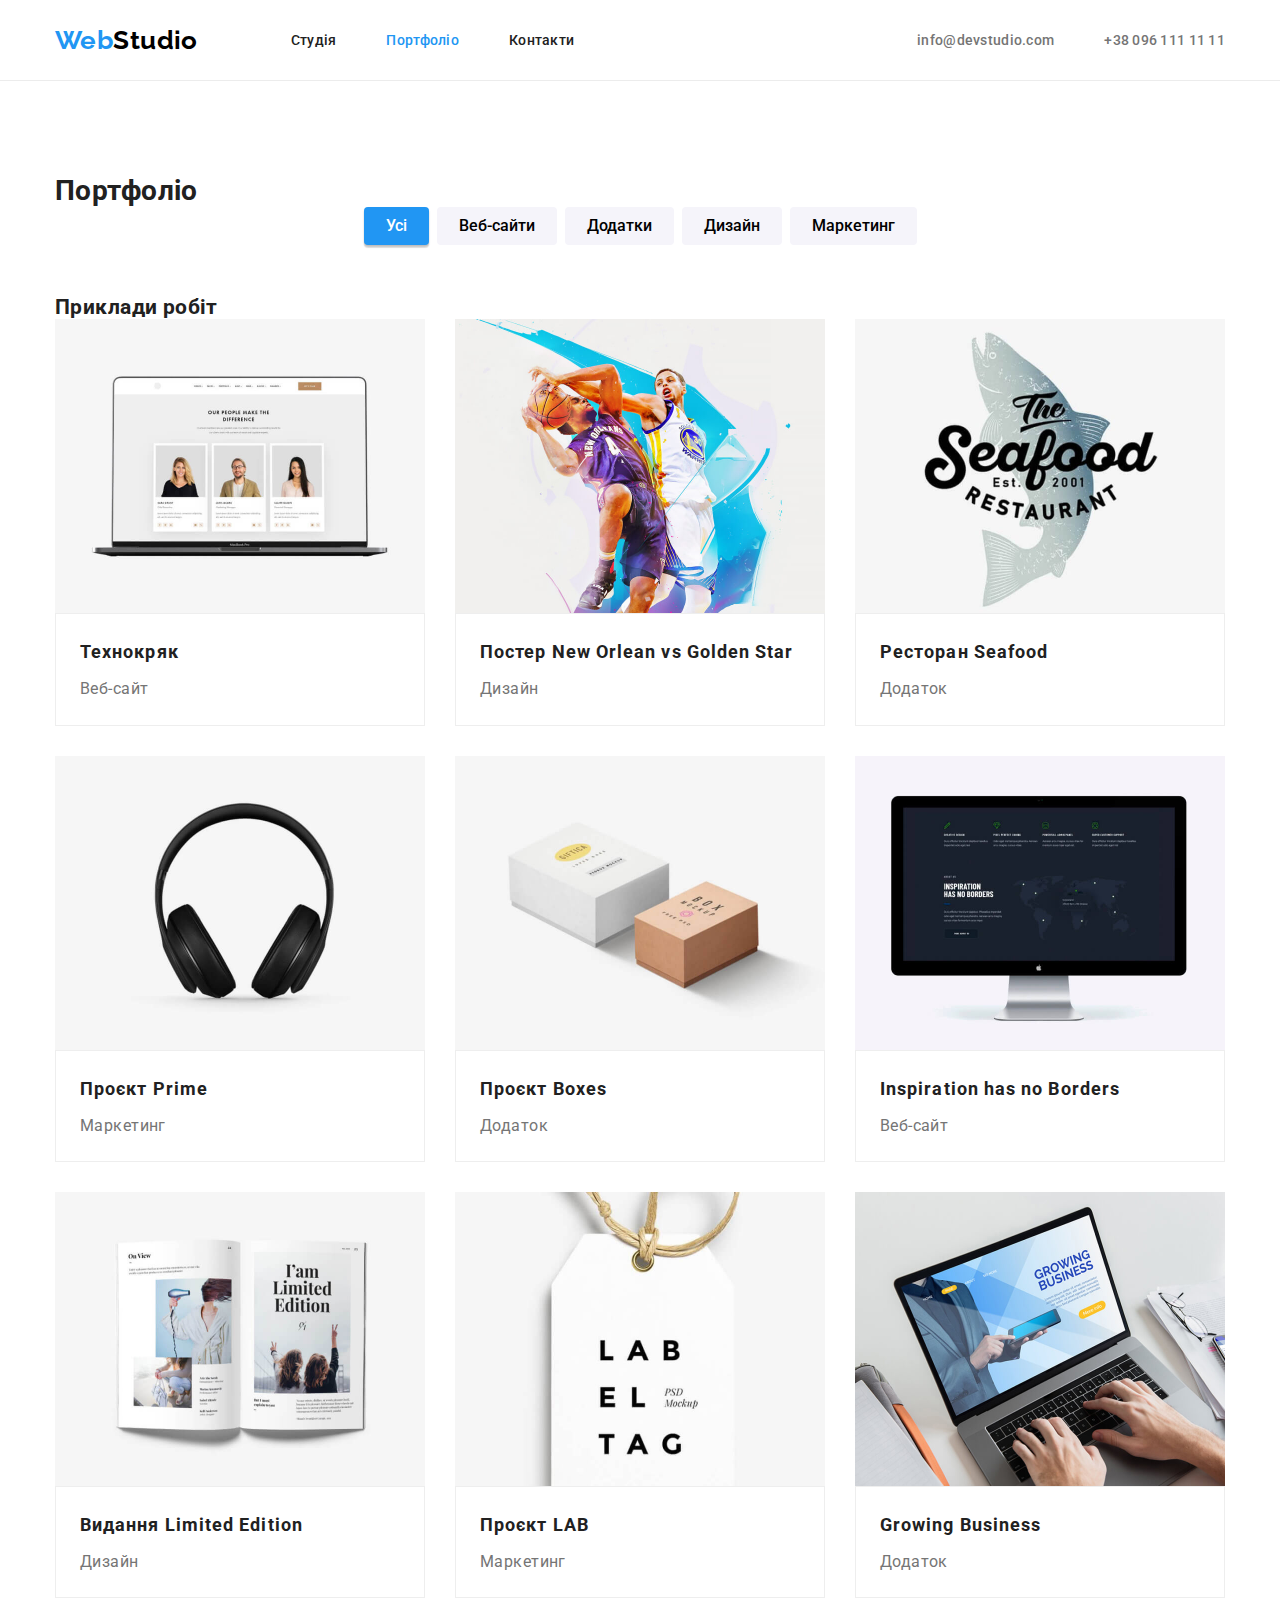
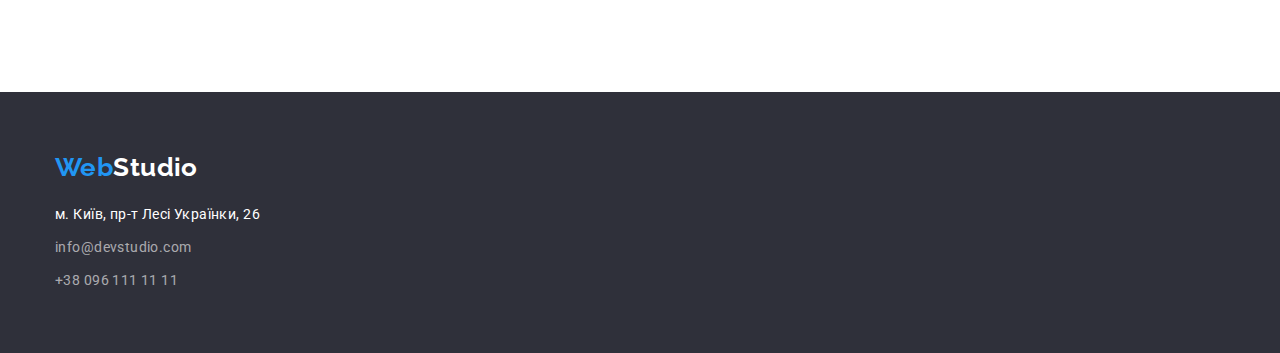
==== portfolio.html @ 799aaf5b "Додає стилі для геометрії" ====
<!doctype html>
<html lang="en">
  <head>
    <meta charset="UTF-8">
    <meta name="viewport" content="width=device-width, initial-scale=1.0">
    <link rel="preconnect" href="https://fonts.googleapis.com">
    <link rel="preconnect" href="https://fonts.gstatic.com" crossorigin>
    <title>WebStudio</title>
    <link href="https://fonts.googleapis.com/css2?family=Raleway:wght@700&family=Roboto:wght@400;500;700;900&display=swap"
      rel="stylesheet">
    <link rel="stylesheet" href="https://cdnjs.cloudflare.com/ajax/libs/modern-normalize/1.1.0/modern-normalize.min.css">
    <link rel="stylesheet" href="./css/styles.css">
  </head>
  <body>
    <header class="header">
      <div class="header__body container">
        <nav class="header__menu menu">
          <a class="header__logo logo" href="./index.html" lang="en"><span>Web</span>Studio</a>
          <ul class="menu__list">
            <li class="menu__item">
              <a class="menu__link" href="./index.html">Студія</a>
            </li>
            <li class="menu__item">
              <a class="menu__link active" href="./portfolio.html">Портфоліо</a>
            </li>
            <li class="menu__item">
              <a class="menu__link" href="">Контакти</a>
            </li>
          </ul>
        </nav>
        <ul class="header__contacts">
          <li>
            <a href="mailto:info@devstudio.com">info@devstudio.com</a>
          </li>
          <li>
            <a href="tel:+380961111111">+38 096 111 11 11</a>
          </li>
        </ul>
      </div>
    </header>

    <main class="main">
      <section class="portfolio section">
        <div class="container">
          <h1 class="title-hidden">Портфоліо</h1>
          <ul class="portfolio__filter-list">
            <li class="portfolio__filter-item">
              <button class="portfolio__filter-btn active" type="button">Усі</button>
            </li>
            <li class="portfolio__filter-item">
              <button class="portfolio__filter-btn" type="button">Веб-сайти</button>
            </li>
            <li class="portfolio__filter-item">
              <button class="portfolio__filter-btn" type="button">Додатки</button>
            </li>
            <li class="portfolio__filter-item">
              <button class="portfolio__filter-btn" type="button">Дизайн</button>
            </li>
            <li class="portfolio__filter-item">
              <button class="portfolio__filter-btn" type="button">Маркетинг</button>
            </li>
          </ul>
          <h2 class="title-hidden">Приклади робіт</h2>
          <ul class="portfolio__list">
            <li class="portfolio__item">
              <a class="portfolio__link" href="">
                <img src="./images/work1.jpg" alt="приклад з портфоліо" width="370">
                <div class="portfolio__description-box">
                  <h3>Технокряк</h3>
                  <p>Веб-сайт</p>
                </div>
              </a>
            </li>
            <li class="portfolio__item">
              <a class="portfolio__link" href="">
                <img src="./images/work2.jpg" alt="приклад з портфоліо" width="370">
                <div class="portfolio__description-box">
                  <h3>Постер New Orlean vs Golden Star</h3>
                  <p>Дизайн</p>
                </div>
              </a>
            </li>
            <li class="portfolio__item">
              <a class="portfolio__link" href="">
                <img src="./images/work3.jpg" alt="приклад з портфоліо" width="370">
                <div class="portfolio__description-box">
                  <h3>Ресторан Seafood</h3>
                  <p>Додаток</p>
                </div>
              </a>
            </li>
            <li class="portfolio__item">
              <a class="portfolio__link" href="">
                <img src="./images/work4.jpg" alt="приклад з портфоліо" width="370">
                <div class="portfolio__description-box">
                  <h3>Проєкт Prime</h3>
                  <p>Маркетинг</p>
                </div>
              </a>
            </li>
            <li class="portfolio__item">
              <a class="portfolio__link" href="">
                <img src="./images/work5.jpg" alt="приклад з портфоліо" width="370">
                <div class="portfolio__description-box">
                  <h3>Проєкт Boxes</h3>
                  <p>Додаток</p>
                </div>
              </a>
            </li>
            <li class="portfolio__item">
              <a class="portfolio__link" href="">
                <img src="./images/work6.jpg" alt="приклад з портфоліо" width="370">
                <div class="portfolio__description-box">
                  <h3>Inspiration has no Borders</h3>
                  <p>Веб-сайт</p>
                </div>
              </a>
            </li>
            <li class="portfolio__item">
              <a class="portfolio__link" href="">
                <img src="./images/work7.jpg" alt="приклад з портфоліо" width="370">
                <div class="portfolio__description-box">
                  <h3>Видання Limited Edition</h3>
                  <p>Дизайн</p>
                </div>
              </a>
            </li>
            <li class="portfolio__item">
              <a class="portfolio__link" href="">
                <img src="./images/work8.jpg" alt="приклад з портфоліо" width="370">
                <div class="portfolio__description-box">
                  <h3>Проєкт LAB</h3>
                  <p>Маркетинг</p>
                </div>
              </a>
            </li>
            <li class="portfolio__item">
              <a class="portfolio__link" href="">
                <img src="./images/work9.jpg" alt="приклад з портфоліо" width="370">
                <div class="portfolio__description-box">
                  <h3>Growing Business</h3>
                  <p>Додаток</p>
                </div>
              </a>
            </li>
          </ul>
        </div>
      </section>
    </main>

    <footer class="footer">
      <div class="container">
        <a class="footer__logo logo" href="./index.html" lang="en"><span>Web</span>Studio</a>
        <address class="footer__contacts">
          <p class="footer__address">м. Київ, пр-т Лесі Українки, 26</p>
          <ul class="footer__contacts-list">
            <li>
              <a href="mailto:info@devstudio.com">info@devstudio.com</a>
            </li>
            <li>
              <a href="tel:+380961111111">+38 096 111 11 11</a>
            </li>
          </ul>
        </address>
      </div>
    </footer>
  </body>
</html>
---- css/styles.css ----
/*=============== VARIABLES CSS ===============*/
:root {
  /*========== Colors ==========*/
  --primary-title-color: #212121;
  --primary-text-color: #757575;
  --white-color: #ffffff;
  --transparent-white-color: rgba(255, 255, 255, .6);
  --black-color: #000000;
  --accent-color: #2196f3;
  --dark-bgc: #2f303a;
  --main-bgc: #f5f5f5;
  --hero-btn-active: #188ce8;
  --filter-btn-color: #f5f4fa;
  --border-color: #ececec;
  --portfolio-border-color: #eeeeee;

  /*========== Font and typography ==========*/
  --primary-font: 'Roboto', sans-serif;
  --secondary-font:'Raleway', sans-serif;
}

/*=============== BASE ===============*/
h1,
h2,
h3,
h4,
h5,
h6,
p {
  margin-top: 0;
  margin-bottom: 0;
}

ul { 
  list-style: none;
  margin-top: 0;
  margin-bottom: 0;
  padding-left: 0;
}

a { text-decoration: none; }

body {
  font-family: var(--primary-font);
  letter-spacing: 0.03em;
  font-size: 14px;
  color: var(--primary-title-color);
}

/*=============== REUSABLE CSS CLASSES ===============*/
.container {
  width: 1200px;
  margin-right: auto;
  margin-left: auto;
  padding-inline: 15px;
}

.section {
  padding-top: 94px;
  padding-bottom: 94px;
}

.section__title {
  margin-bottom: 50px;
  font-weight: 700;
  font-size: 36px;
  line-height: 1.2;
  text-align: center;
}

.logo {
  font-family: var(--secondary-font);
  font-weight: 700;
  font-size: 26px;
  line-height: 1.2;
  color: var(--black-color);
}

.logo span { color: var(--accent-color); }

/*=============== HEADER & NAV ===============*/
.header { border-bottom: 1px solid var(--border-color); }

.header__body {
  display: flex;
  align-items: center;
  padding-top: 25px;
  padding-bottom: 24px;
}

.header__logo {
  margin-right: 93px;
}

.header__menu {
  display: flex;
  align-items: center;
}

.menu__list {
  display: flex;
} 

.menu__link {
  font-weight: 500;
  line-height: 1.1;
  letter-spacing: 0.02em;
  color: inherit;
}

.menu__item:not(:last-child) {
  margin-right: 50px;
}

.menu__link.active,
.menu__link:hover,
.menu__link:focus {
  color: var(--accent-color);
}

.header__contacts {
  display: flex;
  margin-left: auto;
}

.header__contacts > li:not(:last-child) {
  margin-right: 50px;
}

.header__contacts a {
  font-weight: 500;
  line-height: 1.1;
  letter-spacing: 0.02em;
  color: var(--primary-text-color);
}

.header__contacts a:hover,
.header__contacts a:focus {
  color: var(--accent-color);
}

/*=============== HERO ===============*/
.hero { 
  text-align: center;
  background-color: var(--dark-bgc); 
}

.hero__title {
  font-weight: 900;
  font-size: 44px;
  line-height: 1.4;
  letter-spacing: 0.06em;
  text-transform: uppercase;
  color: var(--white-color);
}

.hero__btn {
  font-family: inherit;
  font-weight: 700;
  font-size: 16px;
  line-height: 1.9;
  letter-spacing: 0.06em;
  color: var(--white-color);
  background-color: var(--accent-color);
  border-style: none;
  box-shadow: 0px 4px 4px rgba(0, 0, 0, 0.15);
  border-radius: 4px;
  cursor: pointer;
}

.hero__btn:hover,
.hero__btn:focus {
  background-color: var(--hero-btn-active);
}

/*=============== ADVANTAGES ===============*/
.advantages__list {
  display: flex;
}

.advantages__item {
  width: calc((100% - 90px) / 4);
}

.advantages__item:not(:last-child) {
  margin-right: 30px;
}

.advantages__item > h3 {
  margin-bottom: 10px;
  font-weight: 700;
  font-size: 14px;
  line-height: 1.1;
  text-transform: uppercase;
}

.advantages__item > p {
  line-height: 1.7;
  color: var(--primary-text-color);
}

/*=============== ACTIVITY ===============*/
.activity { padding-top: 0; }

.activity__gallery {
  display: flex;
  flex-wrap: wrap;
}

.activity__item { width: calc((100% - 60px) / 3); }

.activity__item:not(:nth-child(3n)) { margin-right: 30px; }
/*=============== TEAM ===============*/
.team { background-color: var(--main-bgc); }

.team__list { display: flex; }

.team__card {
  padding-bottom: 30px;
  background-color: var(--white-color);
  box-shadow: 0px 1px 3px rgba(0, 0, 0, 0.12), 0px 1px 1px rgba(0, 0, 0, 0.14), 0px 2px 1px rgba(0, 0, 0, 0.2);
  border-radius: 0px 0px 4px 4px;
  cursor: pointer;
}

.team__card:hover { filter: drop-shadow(0px 4px 4px rgba(0, 0, 0, 0.25)); }

.team__card { width: calc((100% - 90px) / 4); }

.team__card:not(:last-child) { margin-right: 30px; }

.team__card img { margin-bottom: 30px; }

.team__title {
  margin-bottom: 10px;
  font-weight: 500;
  font-size: 16px;
  line-height: 1.2;
  text-align: center;
}

.team__function {
  font-size: 16px;
  line-height: 1.2;
  text-align: center;
  color: var(--primary-text-color);
}

/*=============== FOOTER ===============*/
.footer { 
  padding-block: 60px;
  background-color: var(--dark-bgc); 
}

.footer__logo { 
  display: block;
  margin-bottom: 20px;
  color: var(--white-color); 
}

.footer__address,
.footer__contacts-list a {
  font-style: normal;
  line-height: 1.7;
}

.footer__address { 
  margin-bottom: 9px;
  color: var(--white-color); 
}

.footer__contacts-list a {
  display: block;
  color: var(--transparent-white-color);
}

.footer__contacts-list li:first-child a { margin-bottom: 9px; }

.footer__contacts-list a:hover,
.footer__contacts-list a:focus {
  color: var(--accent-color);
}

/*=============== PORTFOLIO ===============*/
.portfolio__filter-list { 
  display: flex; 
  justify-content: center;
  margin-bottom: 50px;
}

.portfolio__filter-item:not(:last-child) .portfolio__filter-btn { margin-right: 8px; }

.portfolio__filter-btn {
  padding: 6px 22px;
  font-family: inherit;
  font-weight: 500;
  font-size: 16px;
  line-height: 1.6;
  background-color: var(--filter-btn-color);
  border: none;
  border-radius: 4px;
  cursor: pointer;
}

.portfolio__filter-btn.active {
  color: var(--white-color);
  background-color: var(--accent-color);
  box-shadow: 0px 3px 1px rgba(0, 0, 0, .1), 0px 1px 2px rgba(0, 0, 0, .08), 0px 2px 2px rgba(0, 0, 0, .12);
}

.portfolio__filter-btn:hover,
.portfolio__filter-btn:focus {
  color: var(--white-color);
  background-color: var(--accent-color);
  filter: drop-shadow(0px 4px 4px rgba(0, 0, 0, 0.25));
}

.portfolio__list {
  display: flex;
  flex-wrap: wrap;
}

.portfolio__item { width: calc((100% - 60px) / 3); }

.portfolio__item:not(:nth-child(3n)) { margin-right: 30px; }

.portfolio__item:not(:nth-last-child(-n + 3)) { margin-bottom: 30px; }

.portfolio__link img { display: block; }

.portfolio__description-box { 
  padding: 20px 24px; 
  border: 1px solid var(--portfolio-border-color);
}

.portfolio__description-box > h3 {
  margin-bottom: 4px;
  font-weight: 700;
  font-size: 18px;
  line-height: 2;
  letter-spacing: 0.06em;
  color: var(--primary-title-color);
}

.portfolio__description-box > p {
  font-size: 16px;
  line-height: 1.9;
  color: var(--primary-text-color);
}
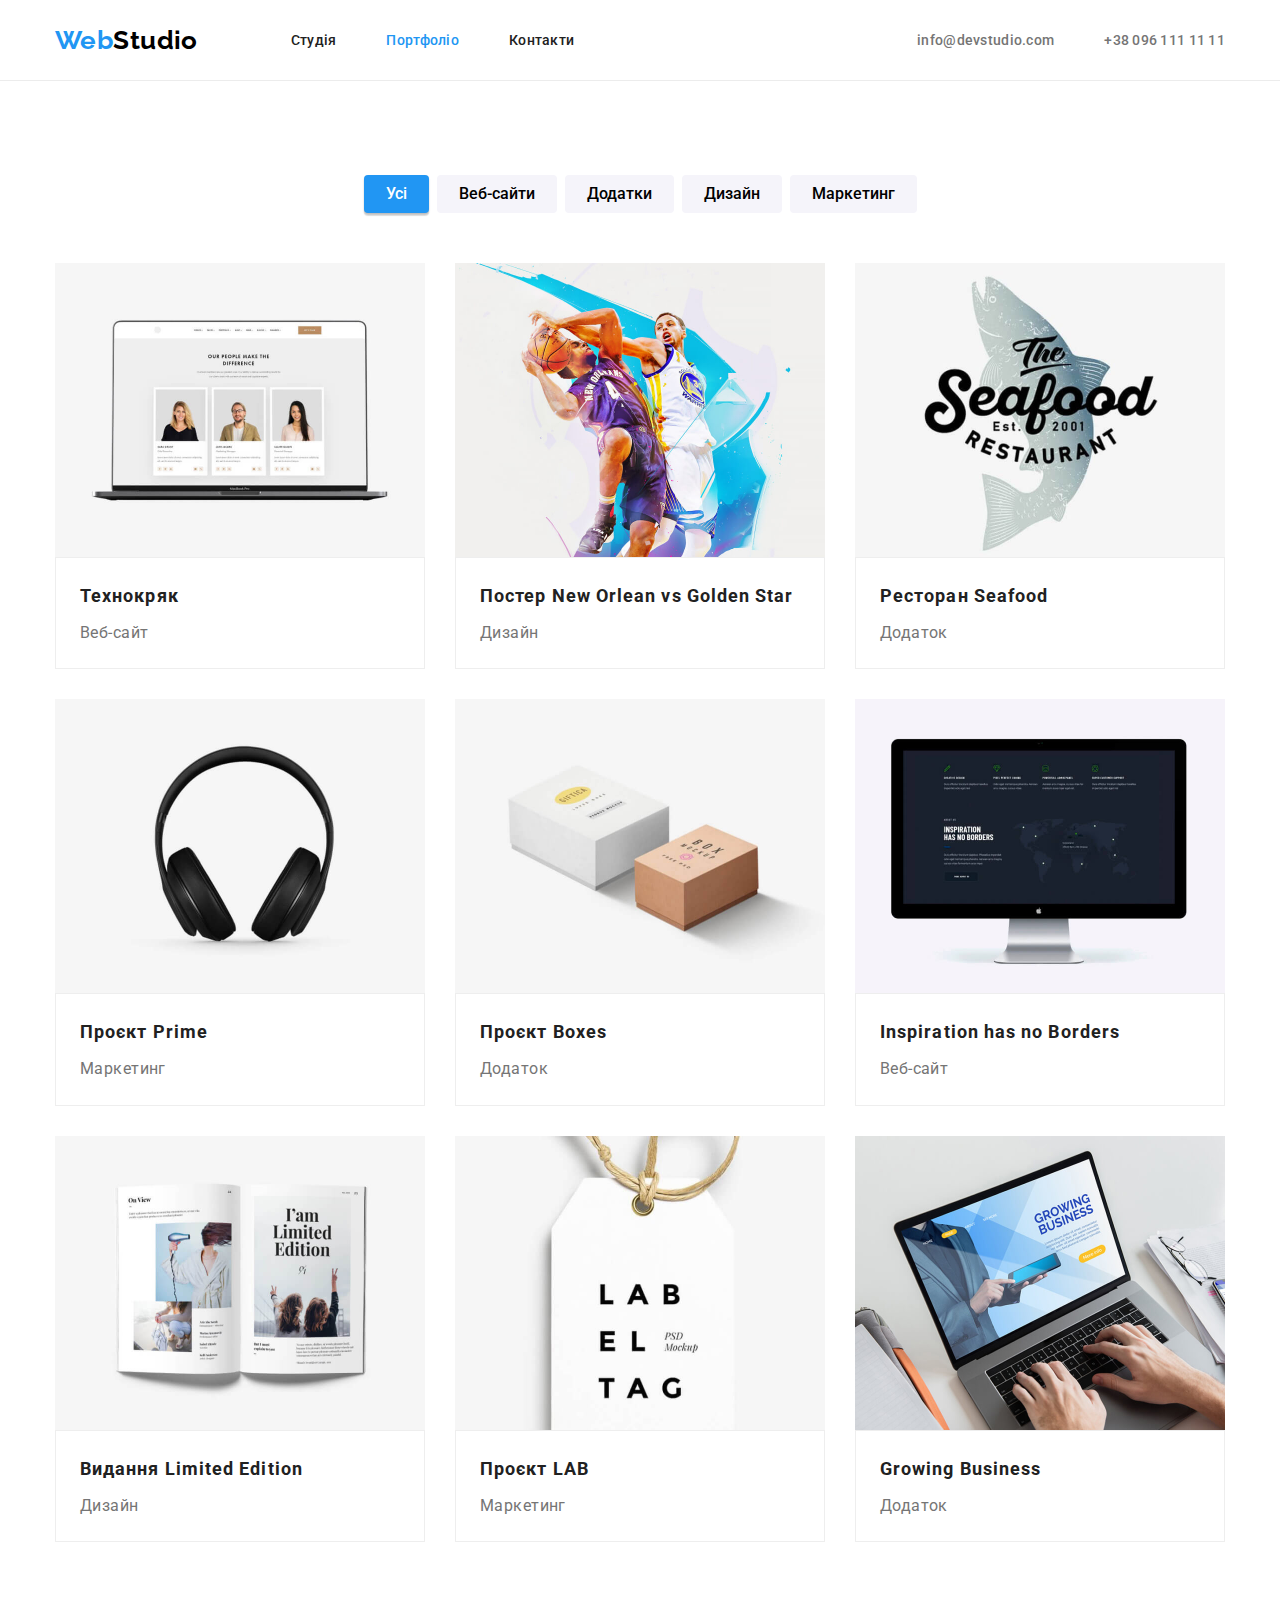
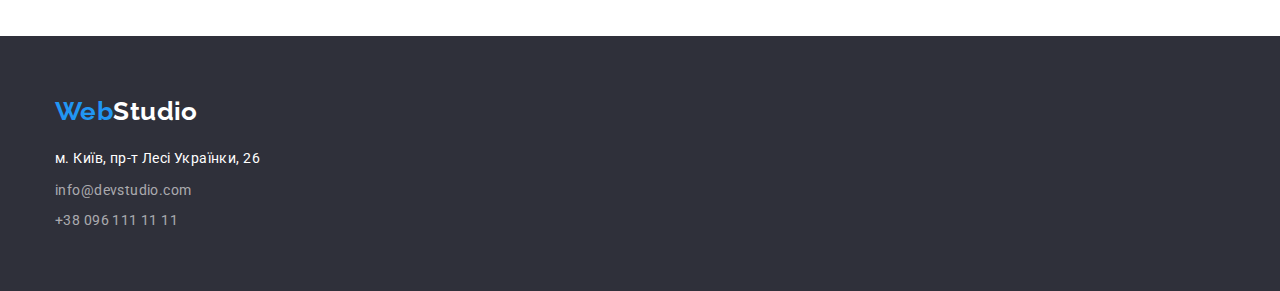
==== commit ea624d9c: "Додає клас visually-hidden" ====
--- a/portfolio.html
+++ b/portfolio.html
@@ -42,7 +42,7 @@
     <main class="main">
       <section class="portfolio section">
         <div class="container">
-          <h1 class="title-hidden">Портфоліо</h1>
+          <h1 class="visually-hidden">Портфоліо</h1>
           <ul class="portfolio__filter-list">
             <li class="portfolio__filter-item">
               <button class="portfolio__filter-btn active" type="button">Усі</button>
@@ -60,7 +60,7 @@
               <button class="portfolio__filter-btn" type="button">Маркетинг</button>
             </li>
           </ul>
-          <h2 class="title-hidden">Приклади робіт</h2>
+          <h2 class="visually-hidden">Приклади робіт</h2>
           <ul class="portfolio__list">
             <li class="portfolio__item">
               <a class="portfolio__link" href="">
--- a/css/styles.css
+++ b/css/styles.css
@@ -40,6 +40,12 @@
 
 a { text-decoration: none; }
 
+img {
+  display: block;
+  max-width: 100%;
+  height: auto;
+}
+
 body {
   font-family: var(--primary-font);
   letter-spacing: 0.03em;
@@ -52,7 +58,8 @@
   width: 1200px;
   margin-right: auto;
   margin-left: auto;
-  padding-inline: 15px;
+  padding-right: 15px;
+  padding-left: 15px;
 }
 
 .section {
@@ -78,14 +85,27 @@
 
 .logo span { color: var(--accent-color); }
 
+.visually-hidden { 
+  position: absolute;
+  width: 1px;
+  height: 1px;
+  margin: -1px;
+  padding: 0;
+  overflow: hidden;
+  border: 0;
+  clip: rect(0 0 0 0);
+}
+
 /*=============== HEADER & NAV ===============*/
-.header { border-bottom: 1px solid var(--border-color); }
-
-.header__body {
-  display: flex;
-  align-items: center;
+.header { 
   padding-top: 25px;
   padding-bottom: 24px;
+  border-bottom: 1px solid var(--border-color); 
+}
+
+.header__body {
+  display: flex;
+  align-items: center;
 }
 
 .header__logo {
@@ -141,11 +161,17 @@
 
 /*=============== HERO ===============*/
 .hero { 
+  padding-top: 200px;
+  padding-bottom: 200px;
   text-align: center;
   background-color: var(--dark-bgc); 
 }
 
 .hero__title {
+  max-width: 696px;
+  margin-right: auto;
+  margin-left: auto;
+  margin-bottom: 30px;
   font-weight: 900;
   font-size: 44px;
   line-height: 1.4;
@@ -155,6 +181,7 @@
 }
 
 .hero__btn {
+  padding: 10px 32px;
   font-family: inherit;
   font-weight: 700;
   font-size: 16px;
@@ -216,7 +243,6 @@
 .team__list { display: flex; }
 
 .team__card {
-  padding-bottom: 30px;
   background-color: var(--white-color);
   box-shadow: 0px 1px 3px rgba(0, 0, 0, 0.12), 0px 1px 1px rgba(0, 0, 0, 0.14), 0px 2px 1px rgba(0, 0, 0, 0.2);
   border-radius: 0px 0px 4px 4px;
@@ -229,7 +255,10 @@
 
 .team__card:not(:last-child) { margin-right: 30px; }
 
-.team__card img { margin-bottom: 30px; }
+.team__description { 
+  padding-top: 30px;
+  padding-bottom: 30px;
+}
 
 .team__title {
   margin-bottom: 10px;
@@ -261,20 +290,21 @@
 .footer__address,
 .footer__contacts-list a {
   font-style: normal;
-  line-height: 1.7;
 }
 
 .footer__address { 
   margin-bottom: 9px;
+  line-height: 1.7;
   color: var(--white-color); 
 }
 
 .footer__contacts-list a {
   display: block;
+  line-height: 1.5;
   color: var(--transparent-white-color);
 }
 
-.footer__contacts-list li:first-child a { margin-bottom: 9px; }
+.footer__contacts-list li:first-child { margin-bottom: 9px; }
 
 .footer__contacts-list a:hover,
 .footer__contacts-list a:focus {
@@ -288,7 +318,7 @@
   margin-bottom: 50px;
 }
 
-.portfolio__filter-item:not(:last-child) .portfolio__filter-btn { margin-right: 8px; }
+.portfolio__filter-item:not(:last-child) { margin-right: 8px; }
 
 .portfolio__filter-btn {
   padding: 6px 22px;
@@ -326,8 +356,6 @@
 
 .portfolio__item:not(:nth-last-child(-n + 3)) { margin-bottom: 30px; }
 
-.portfolio__link img { display: block; }
-
 .portfolio__description-box { 
   padding: 20px 24px; 
   border: 1px solid var(--portfolio-border-color);
